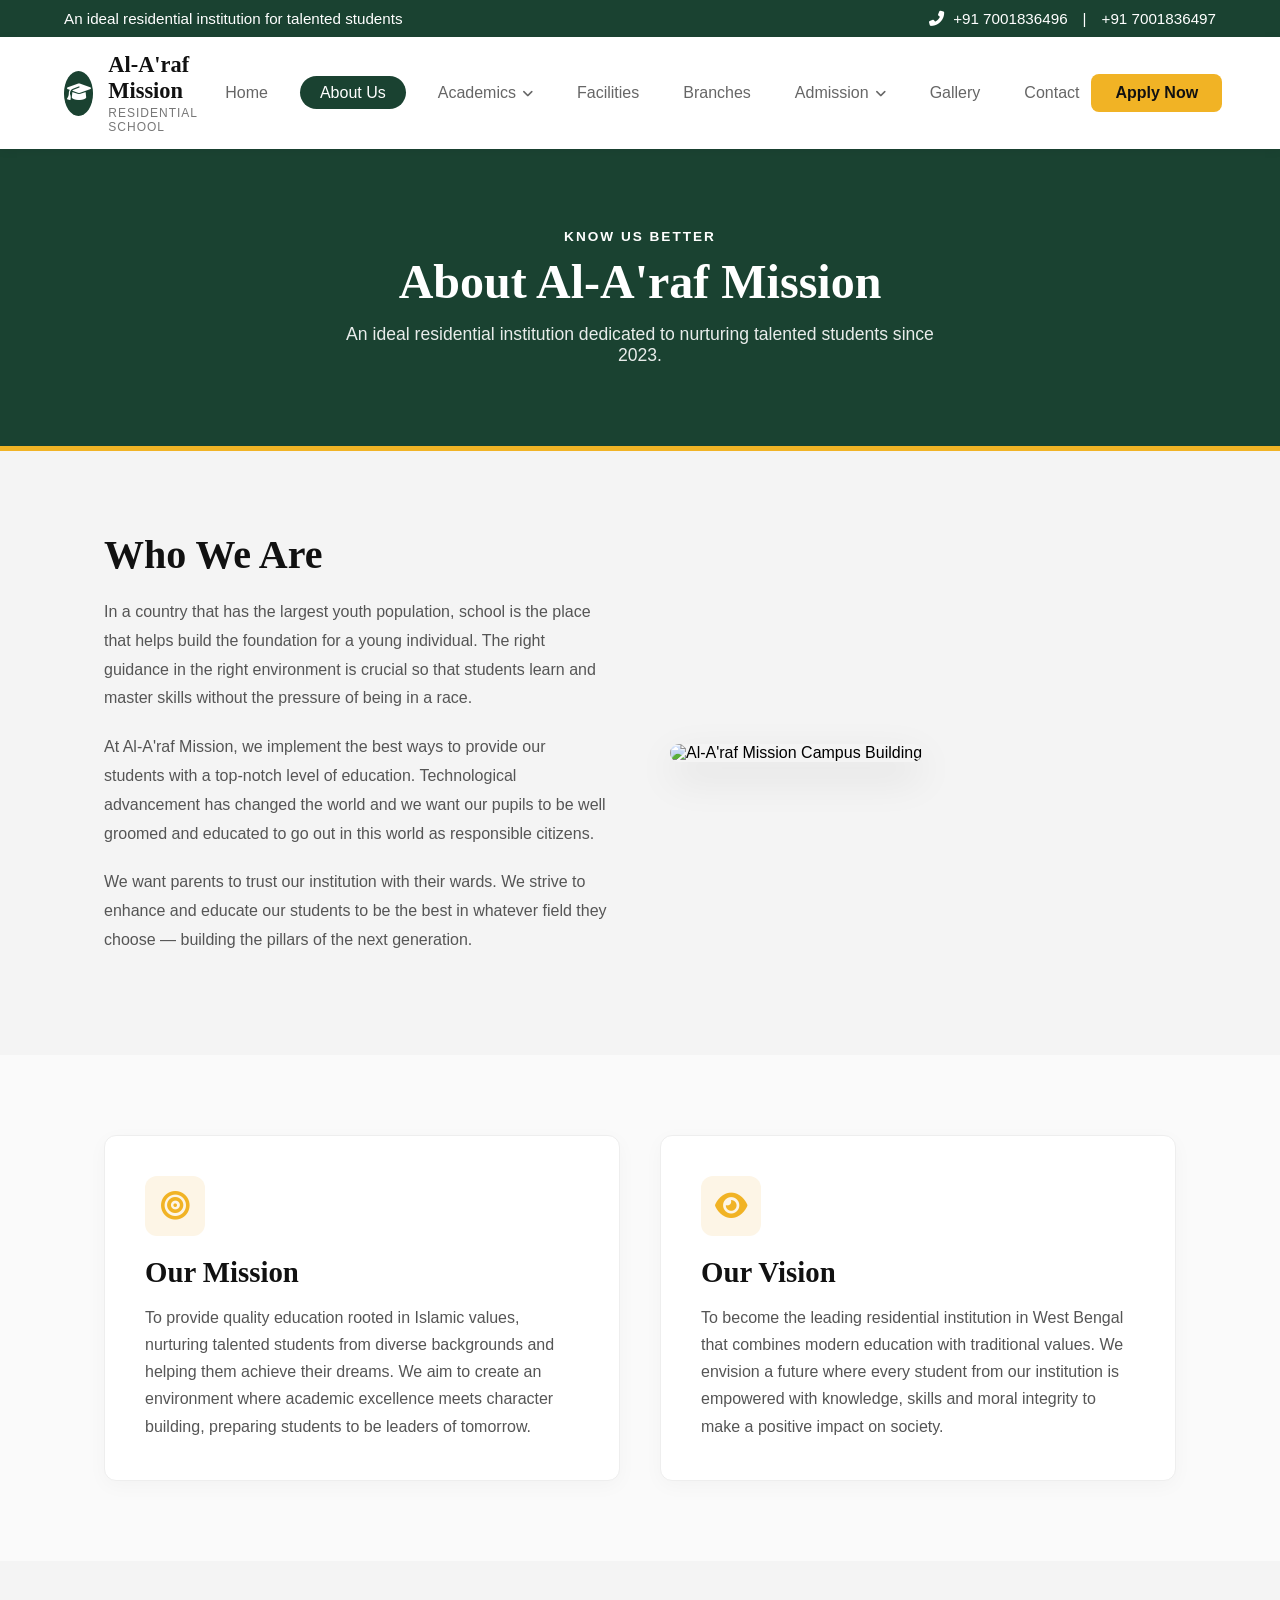
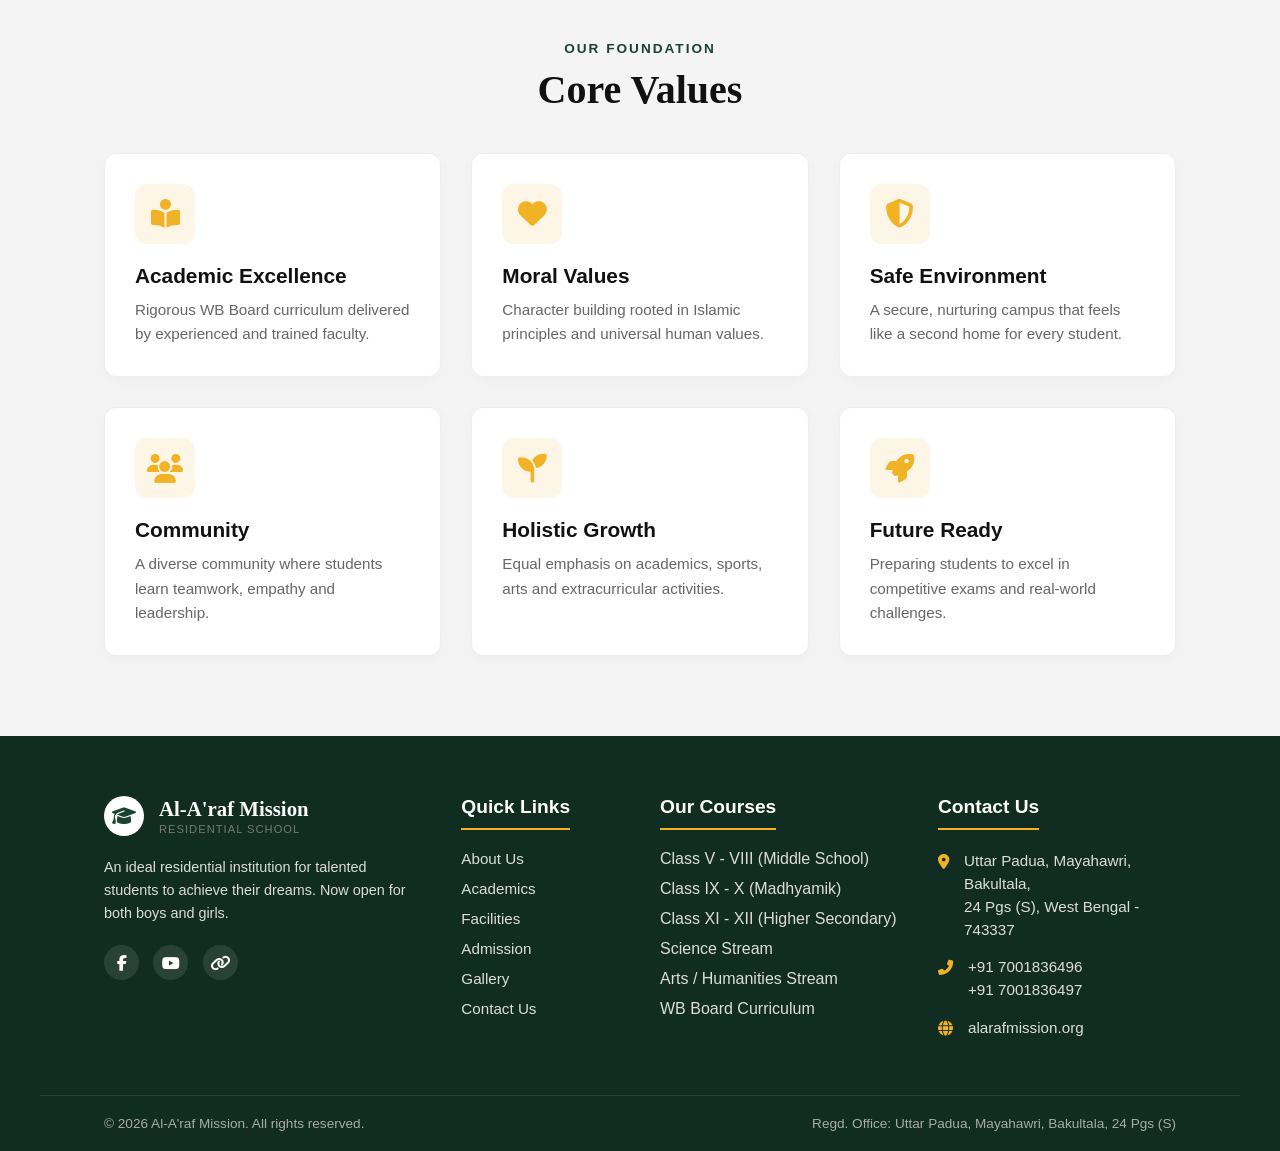
==== about_us.html @ c28f95cd "Add about_us.html for Al-A'raf Mission" ====
<!DOCTYPE html>
<html lang="en">
<head>
    <meta charset="UTF-8">
    <meta name="viewport" content="width=device-width, initial-scale=1.0">
    <title>About Us - Al-A'raf Mission</title>
    <link rel="stylesheet" href="https://cdnjs.cloudflare.com/ajax/libs/font-awesome/6.4.0/css/all.min.css">
    <link rel="stylesheet" href="index_style.css">
</head>
<body>
    <header>
        <div class="top-bar">
            <div class="top-bar-left">
                An ideal residential institution for talented students
            </div>
            <div class="top-bar-right">
                <span><i class="fas fa-phone-alt"></i> +91 7001836496</span>
                <span>|</span>
                <span>+91 7001836497</span>
            </div>
        </div>

        <nav class="main-header">
            <a href="index.html" class="logo-container">
                <div class="logo-icon">
                    <i class="fas fa-graduation-cap"></i>
                </div>
                <div class="logo-text">
                    <h1>Al-A'raf Mission</h1>
                    <p>Residential School</p>
                </div>
            </a>

            <div class="mobile-menu-icon" id="menu-icon">
                <i class="fas fa-bars"></i>
            </div>

            <ul class="nav-menu">
                <li><a href="index.html">Home</a></li>
                <li><a href="about.html" class="active">About Us</a></li>
                
                <li class="has-dropdown">
                    <a href="#">Academics</a>
                    <ul class="dropdown-menu">
                        <li><a href="#">Curriculum & Syllabus</a></li>
                        <li><a href="#">Faculty Members</a></li>
                        <li><a href="#">Academic Calendar</a></li>
                        <li><a href="#">Student Results</a></li>
                    </ul>
                </li>
                
                <li><a href="#">Facilities</a></li>
                <li><a href="#">Branches</a></li>
                
                <li class="has-dropdown">
                    <a href="#">Admission</a>
                    <ul class="dropdown-menu">
                        <li><a href="#">Admission Process</a></li>
                        <li><a href="#">Fee Structure</a></li>
                        <li><a href="#">Online Application Form</a></li>
                        <li><a href="#">FAQs</a></li>
                    </ul>
                </li>
                
                <li><a href="#">Gallery</a></li>
                <li><a href="#">Contact</a></li>
            </ul>

            <a href="#" class="cta-btn">Apply Now</a>
        </nav>
    </header>

    <section class="page-header-banner fade-up">
        <div class="container text-center">
            <span class="section-subtitle text-light">KNOW US BETTER</span>
            <h1 class="page-title text-light">About Al-A'raf Mission</h1>
            <p class="page-desc text-light">An ideal residential institution dedicated to nurturing talented students since 2023.</p>
        </div>
    </section>

    <section class="who-we-are section-padding">
        <div class="container who-we-are-grid">
            <div class="who-text fade-up delay-1">
                <h2 class="section-title">Who We Are</h2>
                <p>In a country that has the largest youth population, school is the place that helps build the foundation for a young individual. The right guidance in the right environment is crucial so that students learn and master skills without the pressure of being in a race.</p>
                <p>At Al-A'raf Mission, we implement the best ways to provide our students with a top-notch level of education. Technological advancement has changed the world and we want our pupils to be well groomed and educated to go out in this world as responsible citizens.</p>
                <p>We want parents to trust our institution with their wards. We strive to enhance and educate our students to be the best in whatever field they choose — building the pillars of the next generation.</p>
            </div>
            <div class="who-image fade-up delay-3">
                <img src="https://images.unsplash.com/photo-1541829070764-84a7d30dd3f3?ixlib=rb-4.0.3&auto=format&fit=crop&w=800&q=80" alt="Al-A'raf Mission Campus Building">
            </div>
        </div>
    </section>

    <section class="mission-vision section-padding bg-light">
        <div class="container mission-vision-grid">
            <div class="mv-card fade-up delay-1">
                <div class="icon-box">
                    <i class="fas fa-bullseye"></i>
                </div>
                <h3>Our Mission</h3>
                <p>To provide quality education rooted in Islamic values, nurturing talented students from diverse backgrounds and helping them achieve their dreams. We aim to create an environment where academic excellence meets character building, preparing students to be leaders of tomorrow.</p>
            </div>
            <div class="mv-card fade-up delay-2">
                <div class="icon-box">
                    <i class="fas fa-eye"></i>
                </div>
                <h3>Our Vision</h3>
                <p>To become the leading residential institution in West Bengal that combines modern education with traditional values. We envision a future where every student from our institution is empowered with knowledge, skills and moral integrity to make a positive impact on society.</p>
            </div>
        </div>
    </section>

    <section class="core-values section-padding">
        <div class="container text-center">
            <span class="section-subtitle">OUR FOUNDATION</span>
            <h2 class="section-title">Core Values</h2>
            
            <div class="core-values-grid mt-4">
                <div class="value-card fade-up delay-1">
                    <div class="icon-box">
                        <i class="fas fa-book-reader"></i>
                    </div>
                    <h4>Academic Excellence</h4>
                    <p>Rigorous WB Board curriculum delivered by experienced and trained faculty.</p>
                </div>
                
                <div class="value-card fade-up delay-2">
                    <div class="icon-box">
                        <i class="fas fa-heart"></i>
                    </div>
                    <h4>Moral Values</h4>
                    <p>Character building rooted in Islamic principles and universal human values.</p>
                </div>
                
                <div class="value-card fade-up delay-3">
                    <div class="icon-box">
                        <i class="fas fa-shield-alt"></i>
                    </div>
                    <h4>Safe Environment</h4>
                    <p>A secure, nurturing campus that feels like a second home for every student.</p>
                </div>
                
                <div class="value-card fade-up delay-4">
                    <div class="icon-box">
                        <i class="fas fa-users"></i>
                    </div>
                    <h4>Community</h4>
                    <p>A diverse community where students learn teamwork, empathy and leadership.</p>
                </div>
                
                <div class="value-card fade-up delay-5">
                    <div class="icon-box">
                        <i class="fas fa-seedling"></i>
                    </div>
                    <h4>Holistic Growth</h4>
                    <p>Equal emphasis on academics, sports, arts and extracurricular activities.</p>
                </div>
                
                <div class="value-card fade-up delay-6">
                    <div class="icon-box">
                        <i class="fas fa-rocket"></i>
                    </div>
                    <h4>Future Ready</h4>
                    <p>Preparing students to excel in competitive exams and real-world challenges.</p>
                </div>
            </div>
        </div>
    </section>

    <footer class="site-footer">
        <div class="container footer-grid">
            <div class="footer-col brand-col">
                <div class="footer-logo">
                    <div class="logo-icon"><i class="fas fa-graduation-cap"></i></div>
                    <div class="logo-text">
                        <h3>Al-A'raf Mission</h3>
                        <p>RESIDENTIAL SCHOOL</p>
                    </div>
                </div>
                <p class="footer-desc">An ideal residential institution for talented students to achieve their dreams. Now open for both boys and girls.</p>
                <div class="social-links">
                    <a href="#"><i class="fab fa-facebook-f"></i></a>
                    <a href="#"><i class="fab fa-youtube"></i></a>
                    <a href="#"><i class="fas fa-link"></i></a>
                </div>
            </div>

            <div class="footer-col">
                <h4>Quick Links</h4>
                <ul>
                    <li><a href="about.html">About Us</a></li>
                    <li><a href="#">Academics</a></li>
                    <li><a href="#">Facilities</a></li>
                    <li><a href="#">Admission</a></li>
                    <li><a href="#">Gallery</a></li>
                    <li><a href="#">Contact Us</a></li>
                </ul>
            </div>

            <div class="footer-col">
                <h4>Our Courses</h4>
                <ul>
                    <li>Class V - VIII (Middle School)</li>
                    <li>Class IX - X (Madhyamik)</li>
                    <li>Class XI - XII (Higher Secondary)</li>
                    <li>Science Stream</li>
                    <li>Arts / Humanities Stream</li>
                    <li>WB Board Curriculum</li>
                </ul>
            </div>

            <div class="footer-col contact-col">
                <h4>Contact Us</h4>
                <p><i class="fas fa-map-marker-alt"></i> Uttar Padua, Mayahawri, Bakultala,<br>24 Pgs (S), West Bengal - 743337</p>
                <p><i class="fas fa-phone-alt"></i> +91 7001836496<br>+91 7001836497</p>
                <p><i class="fas fa-globe"></i> alarafmission.org</p>
            </div>
        </div>
        
        <div class="footer-bottom container">
            <p>&copy; 2026 Al-A'raf Mission. All rights reserved.</p>
            <p>Regd. Office: Uttar Padua, Mayahawri, Bakultala, 24 Pgs (S)</p>
        </div>
    </footer>

    <script src="script.js"></script>
</body>
</html>
---- index_style.css ----
/* --- General Reset --- */
* {
    margin: 0;
    padding: 0;
    box-sizing: border-box;
    font-family: 'Segoe UI', Tahoma, Geneva, Verdana, sans-serif;
}

body {
    background-color: #f4f4f4;    
}
header {
    position: relative;
    z-index: 99999; /* Ensures the entire header block is on top */
}

/* --- Top Bar --- */
.top-bar {
    background-color: #1a4231;
    color: #ffffff;
    display: flex;
    justify-content: space-between;
    align-items: center;
    padding: 10px 5%;
    font-size: 0.95rem;
}

.top-bar-right {
    display: flex;
    align-items: center;
    gap: 15px;
}

.top-bar-right i {
    margin-right: 5px;
}

/* --- Main Navigation Bar --- */
.main-header {
    background-color: #ffffff;
    display: flex;
    justify-content: space-between;
    align-items: center;
    padding: 15px 5%;
    box-shadow: 0 2px 10px rgba(0,0,0,0.05);
    position: relative; 
    z-index: 9999; 
}

/* Logo Section */
.logo-container {
    display: flex;
    align-items: center;
    gap: 15px;
    text-decoration: none;
}

.logo-icon {
    background-color: #1a4231;
    color: white;
    width: 45px;
    height: 45px;
    border-radius: 50%;
    display: flex;
    justify-content: center;
    align-items: center;
    font-size: 1.2rem;
}

.logo-text h1 {
    color: #111;
    font-size: 1.4rem;
    font-family: Georgia, 'Times New Roman', Times, serif;
    margin-bottom: 2px;
}

.logo-text p {
    color: #777;
    font-size: 0.75rem;
    letter-spacing: 1px;
    text-transform: uppercase;
}

/* Navigation Menu (Desktop) */
.nav-menu {
    display: flex;
    list-style: none;
    align-items: center;
    gap: 20px;
}

.nav-menu li {
    position: relative; 
}

.nav-menu a {
    text-decoration: none;
    color: #666;
    font-size: 1rem;
    padding: 8px 12px;
    transition: all 0.3s ease;
    white-space: nowrap; 
}

.nav-menu a:hover {
    color: #1a4231;
}

.nav-menu a.active {
    background-color: #1a4231;
    color: #ffffff;
    border-radius: 20px;
    padding: 8px 20px;
}

/* Dropdown Submenus (Desktop) */
.dropdown-menu {
    position: absolute;
    top: 100%;
    left: 0;
    background-color: #ffffff;
    min-width: 200px;
    box-shadow: 0 4px 15px rgba(0,0,0,0.1);
    border-radius: 5px;
    list-style: none;
    padding: 10px 0;
    opacity: 0;
    visibility: hidden;
    transform: translateY(10px);
    transition: all 0.3s ease;
    z-index: 100;
}

.nav-menu li:hover .dropdown-menu {
    opacity: 1;
    visibility: visible;
    transform: translateY(0);
}

.dropdown-menu li {
    width: 100%;
}

.dropdown-menu a {
    display: block;
    padding: 10px 20px;
    color: #444;
    font-size: 0.95rem;
}

.dropdown-menu a:hover {
    background-color: #f4f4f4;
    color: #1a4231;
}

.has-dropdown > a::after {
    content: '\f107';
    font-family: 'Font Awesome 6 Free';
    font-weight: 900;
    margin-left: 6px;
    font-size: 0.8rem;
}

.cta-btn {
    background-color: #f1b325;
    color: #111;
    text-decoration: none;
    font-weight: bold;
    padding: 10px 24px;
    border-radius: 8px;
    transition: background-color 0.3s ease;
    white-space: nowrap;
}

.cta-btn:hover {
    background-color: #e0a31d;
}

/* --- Mobile Menu Icon --- */
.mobile-menu-icon {
    display: none;
    font-size: 1.5rem;
    color: #1a4231;
    cursor: pointer;
}

/* =========================================
    RESPONSIVE MEDIA QUERIES
   ========================================= */
@media screen and (max-width: 1080px) {
    .top-bar {
        flex-direction: column;
        text-align: center;
        gap: 8px;
        padding: 10px;
    }

    .mobile-menu-icon {
        display: block; 
    }

    .cta-btn {
        display: none; 
    }

    .main-header {
        position: relative;
    }

    .nav-menu {
        display: none !important; 
        flex-direction: column;
        position: absolute;
        top: 100%;
        left: 0;
        width: 100%;
        background-color: #ffffff;
        box-shadow: 0 8px 15px rgba(0,0,0,0.1); /* Slightly larger shadow for depth */
        padding: 0;
        z-index: 99999; /* BOOSTED Z-INDEX */
    }

    .nav-menu.show-menu {
        display: flex !important; 
    }

    .nav-menu li {
        width: 100%;
        text-align: left;
    }

    .nav-menu a {
        display: block;
        padding: 15px 20px;
        border-bottom: 1px solid #eee;
    }

    .nav-menu a.active {
        border-radius: 0; 
    }

    .dropdown-menu {
        position: static;
        box-shadow: none;
        opacity: 1;
        visibility: visible;
        display: none; 
        transform: none;
        padding-left: 20px;
        background-color: #f9f9f9;
    }

    .nav-menu li:hover .dropdown-menu {
        display: block;
    }
}

/* ==========================================
    UTILITIES & BASE STYLES
   ========================================== */
.container {
    max-width: 1200px;
    margin: 0 auto;
    padding: 0 5%;
}
.section-padding { padding: 80px 0; }
.text-center { text-align: center; }
.text-light { color: #fff !important; }

.section-subtitle {
    display: block;
    color: #1a4231;
    font-weight: 700;
    letter-spacing: 2px;
    font-size: 0.85rem;
    text-transform: uppercase;
    margin-bottom: 10px;
}
.section-title {
    font-size: 2.5rem;
    color: #111;
    font-family: Georgia, serif;
    margin-bottom: 20px;
}
.section-desc {
    color: #666;
    max-width: 700px;
    margin: 0 auto 40px auto;
    line-height: 1.6;
}

/* Buttons */
.btn {
    display: inline-flex;
    align-items: center;
    gap: 8px;
    padding: 12px 28px;
    border-radius: 8px;
    font-weight: 600;
    text-decoration: none;
    transition: all 0.3s ease;
    cursor: pointer;
    border: 2px solid transparent;
}
.btn-primary {
    background-color: #f1b325;
    color: #111;
}
.btn-primary:hover { background-color: #e0a31d; }

.btn-outline {
    border-color: #fff;
    color: #fff;
}
.btn-outline:hover { background-color: #fff; color: #111; }

.btn-outline-dark {
    border-color: #1a4231;
    color: #1a4231;
}
.btn-outline-dark:hover { background-color: #1a4231; color: #fff; }

/* ==========================================
    HERO SECTION
   ========================================== */
.hero {
    position: relative;
    background-image: url('https://homebase-hostel-hub.lovable.app/assets/hero-school-Dv2j_kcw.jpg');
    background-size: cover;
    background-position: center;
    min-height: 80vh;
    display: flex;
    align-items: center;
}
.hero-overlay {
    position: absolute;
    top: 0; left: 0; width: 100%; height: 100%;
    background: linear-gradient(to right, rgba(26, 66, 49, 0.9) 0%, rgba(26, 66, 49, 0.6) 100%);
}
.hero-content {
    position: relative;
    z-index: 2;
    color: #fff;
    max-width: 800px;
}
.hero .badge {
    display: inline-block;
    background: rgba(241, 179, 37, 0.2);
    color: #f1b325;
    padding: 8px 16px;
    border-radius: 20px;
    font-size: 0.9rem;
    margin-bottom: 20px;
    border: 1px solid #f1b325;
}
.hero h1 {
    font-family: Georgia, serif;
    font-size: 4rem;
    line-height: 1.1;
    margin-bottom: 20px;
}
.hero p {
    font-size: 1.1rem;
    line-height: 1.6;
    margin-bottom: 30px;
    opacity: 0.9;
    max-width: 600px;
}
.hero-buttons { display: flex; gap: 15px; flex-wrap: wrap; }

/* ==========================================
    NOTICE BAR
   ========================================== */
.notice-bar {
    background-color: #f1b325;
    color: #111;
    /* 20px top, 0 sides, 20px bottom to make room for the overlapping cards */
    padding: 20px 0 20px 0; 
    text-align: center;
    font-weight: 500;
    font-size: 0.95rem;
}
.notice-bar a {
    color: #111;
    font-weight: bold;
    margin-left: 10px;
}

/* ==========================================
    STATS SECTION
   ========================================== */
/* ==========================================
    STATS SECTION
   ========================================== */
.stats-section {
    margin-top: 50px; /* FIX: Changed from -40px to 50px to push it below the notice bar */
    position: relative;
    z-index: 5;
    margin-bottom: 60px;
}
.stats-grid {
    display: grid;
    grid-template-columns: repeat(auto-fit, minmax(220px, 1fr));
    gap: 20px;
}
.stat-card {
    background: #fff;
    padding: 30px 20px;
    text-align: center;
    border-radius: 10px;
    box-shadow: 0 10px 30px rgba(0,0,0,0.08);
    border-top: 4px solid #f1b325;
    transition: transform 0.3s;
}
.stat-card:hover { transform: translateY(-5px); }
.stat-card i {
    font-size: 2.5rem;
    color: #1a4231;
    margin-bottom: 15px;
}
.stat-card h3 { font-size: 2rem; color: #111; margin-bottom: 5px; }
.stat-card p { color: #666; font-size: 0.9rem; }

/* ==========================================
    ABOUT SECTION
   ========================================== */
.about-grid {
    display: grid;
    grid-template-columns: 1fr 1fr;
    gap: 50px;
    align-items: center;
}
.about-text p {
    color: #555;
    line-height: 1.8;
    margin-bottom: 20px;
}
.about-image { position: relative; }
.about-image img {
    width: 100%;
    border-radius: 10px;
    box-shadow: 0 15px 40px rgba(0,0,0,0.1);
}
.year-badge {
    position: absolute;
    bottom: -20px;
    left: -20px;
    background: #1a4231;
    color: #fff;
    padding: 20px 30px;
    border-radius: 10px;
    text-align: center;
    border-bottom: 4px solid #f1b325;
}
.year-badge span { display: block; font-size: 0.9rem; opacity: 0.8;}
.year-badge strong { font-size: 2rem; font-family: Georgia, serif;}

/* ==========================================
    FACILITIES SECTION
   ========================================== */
.facilities-section {
    background-color: #1a4231;
    color: #fff;
}
.facilities-section .section-subtitle { color: #f1b325; }
.facilities-grid {
    display: grid;
    grid-template-columns: repeat(auto-fit, minmax(250px, 1fr));
    gap: 30px;
    margin-top: 40px;
}
.facility-card {
    background: rgba(255, 255, 255, 0.05);
    padding: 30px 20px;
    border-radius: 10px;
    text-align: left;
    transition: background 0.3s;
    border: 1px solid rgba(255,255,255,0.1);
}
.facility-card:hover { background: rgba(255, 255, 255, 0.1); }
.facility-card i {
    font-size: 2rem;
    color: #f1b325;
    margin-bottom: 20px;
}
.facility-card h4 { font-size: 1.2rem; margin-bottom: 10px; }
.facility-card p { color: #d1d1d1; font-size: 0.9rem; line-height: 1.6; }

/* ==========================================
    WHY CHOOSE US SECTION
   ========================================== */
.why-grid {
    display: grid;
    grid-template-columns: 1fr 1fr;
    gap: 50px;
    align-items: center;
}
.features-list {
    list-style: none;
    display: grid;
    grid-template-columns: 1fr 1fr;
    gap: 15px;
    margin-top: 30px;
}
.features-list li {
    display: flex;
    align-items: flex-start;
    gap: 10px;
    color: #444;
    font-size: 0.95rem;
    line-height: 1.4;
}
.features-list i { color: #1a4231; margin-top: 3px;}

.why-stats-grid {
    display: grid;
    grid-template-columns: 1fr 1fr;
    gap: 20px;
}
.w-stat {
    padding: 40px 20px;
    text-align: center;
    border-radius: 10px;
    color: #fff;
}
.w-stat i { font-size: 2.5rem; margin-bottom: 15px; }
.w-stat h3 { font-size: 2.2rem; margin-bottom: 5px; }
.bg-green { background-color: #1a4231; }
.bg-green i { color: #f1b325; }
.bg-yellow { background-color: #f1b325; color: #111; }
.bg-yellow i { color: #1a4231; }

/* ==========================================
    CTA SECTION
   ========================================== */
.cta-section { background-color: #f4f7f6; }
.cta-section h2 { font-family: Georgia, serif; font-size: 2.5rem; margin-bottom: 15px;}
.cta-section p { color: #555; max-width: 600px; margin: 0 auto 30px auto; line-height: 1.6;}
.cta-buttons { display: flex; justify-content: center; gap: 15px; }

/* ==========================================
    FOOTER
   ========================================== */
.site-footer {
    background-color: #112d21;
    color: #ddd;
    padding-top: 60px;
}
.footer-grid {
    display: grid;
    grid-template-columns: 2fr 1fr 1.5fr 1.5fr;
    gap: 40px;
    margin-bottom: 40px;
}
.footer-logo { display: flex; align-items: center; gap: 15px; margin-bottom: 20px; color: #fff;}
.footer-logo .logo-icon {
    background: #fff; color: #1a4231;
    width: 40px; height: 40px; border-radius: 50%;
    display: flex; justify-content: center; align-items: center; font-size: 1.2rem;
}
.footer-logo h3 { font-family: Georgia, serif; font-size: 1.3rem; margin-bottom: 2px;}
.footer-logo p { font-size: 0.7rem; letter-spacing: 1px; }
.footer-desc { font-size: 0.9rem; line-height: 1.6; margin-bottom: 20px; }

.social-links a {
    display: inline-flex; justify-content: center; align-items: center;
    width: 35px; height: 35px; border-radius: 50%;
    background: rgba(255,255,255,0.1); color: #fff; text-decoration: none;
    margin-right: 10px; transition: background 0.3s;
}
.social-links a:hover { background: #f1b325; color: #111; }

.footer-col h4 { color: #fff; font-size: 1.2rem; margin-bottom: 20px; border-bottom: 2px solid #f1b325; padding-bottom: 10px; display: inline-block;}
.footer-col ul { list-style: none; padding: 0; }
.footer-col ul li { margin-bottom: 12px; }
.footer-col ul a { color: #ddd; text-decoration: none; transition: color 0.3s; font-size: 0.95rem;}
.footer-col ul a:hover { color: #f1b325; }

.contact-col p { display: flex; gap: 15px; margin-bottom: 15px; font-size: 0.95rem; line-height: 1.5;}
.contact-col i { color: #f1b325; margin-top: 4px; }

.footer-bottom {
    border-top: 1px solid rgba(255,255,255,0.1);
    padding: 20px 5%;
    display: flex;
    justify-content: space-between;
    font-size: 0.85rem;
    color: #aaa;
}

@media screen and (max-width: 992px) {
    .hero h1 { font-size: 3rem; }
    .about-grid, .why-grid { grid-template-columns: 1fr; gap: 40px; }
    .footer-grid { grid-template-columns: 1fr 1fr; }
}

@media screen and (max-width: 768px) {
    .hero { text-align: center; }
    .hero h1 { font-size: 2.5rem; }
    .hero p { margin-left: auto; margin-right: auto; }
    .hero-buttons { justify-content: center; }
    .features-list { grid-template-columns: 1fr; }
    .stats-section { margin-top: 20px; }
    .footer-grid { grid-template-columns: 1fr; }
    .footer-bottom { flex-direction: column; text-align: center; gap: 10px; }
}
@media screen and (max-width: 768px) {
    /* ... your other mobile rules ... */

    /* Reset the notice bar so it's normal size on phones */
    .notice-bar {
        padding: 15px 10px; 
    }
    
    /* Push the stats section down so it doesn't overlap on phones */
    .stats-section {
        margin-top: 30px; 
    }
}

/* ==========================================
    SCROLL ANIMATIONS
   ========================================== */
.fade-up {
    opacity: 0;
    transform: translateY(40px);
    transition: opacity 0.8s ease-out, transform 0.8s ease-out;
}

.fade-up.visible {
    opacity: 1;
    transform: translateY(0);
}

.delay-1 { transition-delay: 0.1s; }
.delay-2 { transition-delay: 0.2s; }
.delay-3 { transition-delay: 0.3s; }
.delay-4 { transition-delay: 0.4s; }
.delay-5 { transition-delay: 0.5s; }
.delay-6 { transition-delay: 0.6s; }
.delay-7 { transition-delay: 0.7s; }
.delay-8 { transition-delay: 0.8s; }


/* ==========================================
   ABOUT US PAGE STYLES
   ========================================== */

/* Page Header Banner */
.page-header-banner {
    background-color: #1a4231;
    padding: 80px 20px;
    border-bottom: 5px solid #f1b325;
}
.page-title {
    font-size: 3rem;
    font-family: Georgia, serif;
    margin-bottom: 15px;
}
.page-desc {
    font-size: 1.1rem;
    max-width: 600px;
    margin: 0 auto;
    opacity: 0.9;
}

/* Background Utility */
.bg-light {
    background-color: #fafafa;
}
.mt-4 {
    margin-top: 40px;
}

/* Who We Are Section */
.who-we-are-grid {
    display: grid;
    grid-template-columns: 1fr 1fr;
    gap: 60px;
    align-items: center;
}
.who-text p {
    color: #555;
    line-height: 1.8;
    margin-bottom: 20px;
    font-size: 1rem;
}
.who-image img {
    width: 100%;
    border-radius: 12px;
    box-shadow: 0 15px 40px rgba(0,0,0,0.1);
}

/* Reusable Icon Box */
.icon-box {
    background-color: #fdf5e6; /* Very light yellow */
    color: #f1b325; /* Dark yellow/gold */
    width: 60px;
    height: 60px;
    border-radius: 12px;
    display: flex;
    justify-content: center;
    align-items: center;
    font-size: 1.8rem;
    margin-bottom: 20px;
}

/* Mission & Vision Section */
.mission-vision-grid {
    display: grid;
    grid-template-columns: 1fr 1fr;
    gap: 40px;
}
.mv-card {
    background: #ffffff;
    padding: 40px;
    border-radius: 12px;
    border: 1px solid #eee;
    box-shadow: 0 5px 20px rgba(0,0,0,0.03);
    transition: transform 0.3s ease, box-shadow 0.3s ease;
}
.mv-card:hover {
    transform: translateY(-5px);
    box-shadow: 0 10px 30px rgba(0,0,0,0.08);
}
.mv-card h3 {
    font-family: Georgia, serif;
    font-size: 1.8rem;
    color: #111;
    margin-bottom: 15px;
}
.mv-card p {
    color: #555;
    line-height: 1.7;
}

/* Core Values Section */
.core-values-grid {
    display: grid;
    grid-template-columns: repeat(3, 1fr);
    gap: 30px;
    text-align: left;
}
.value-card {
    background: #ffffff;
    padding: 30px;
    border-radius: 12px;
    border: 1px solid #eee;
    box-shadow: 0 4px 15px rgba(0,0,0,0.03);
    transition: all 0.3s ease;
}
.value-card:hover {
    transform: translateY(-5px);
    box-shadow: 0 10px 25px rgba(0,0,0,0.08);
    border-color: #f1b325;
}
.value-card h4 {
    font-size: 1.3rem;
    color: #111;
    margin-bottom: 10px;
}
.value-card p {
    color: #666;
    line-height: 1.6;
    font-size: 0.95rem;
}

/* Responsive adjustments for new grids */
@media screen and (max-width: 992px) {
    .who-we-are-grid, 
    .mission-vision-grid {
        grid-template-columns: 1fr;
        gap: 40px;
    }
    .core-values-grid {
        grid-template-columns: 1fr 1fr;
    }
}

@media screen and (max-width: 768px) {
    .core-values-grid {
        grid-template-columns: 1fr;
    }
    .page-title {
        font-size: 2.2rem;
    }
}
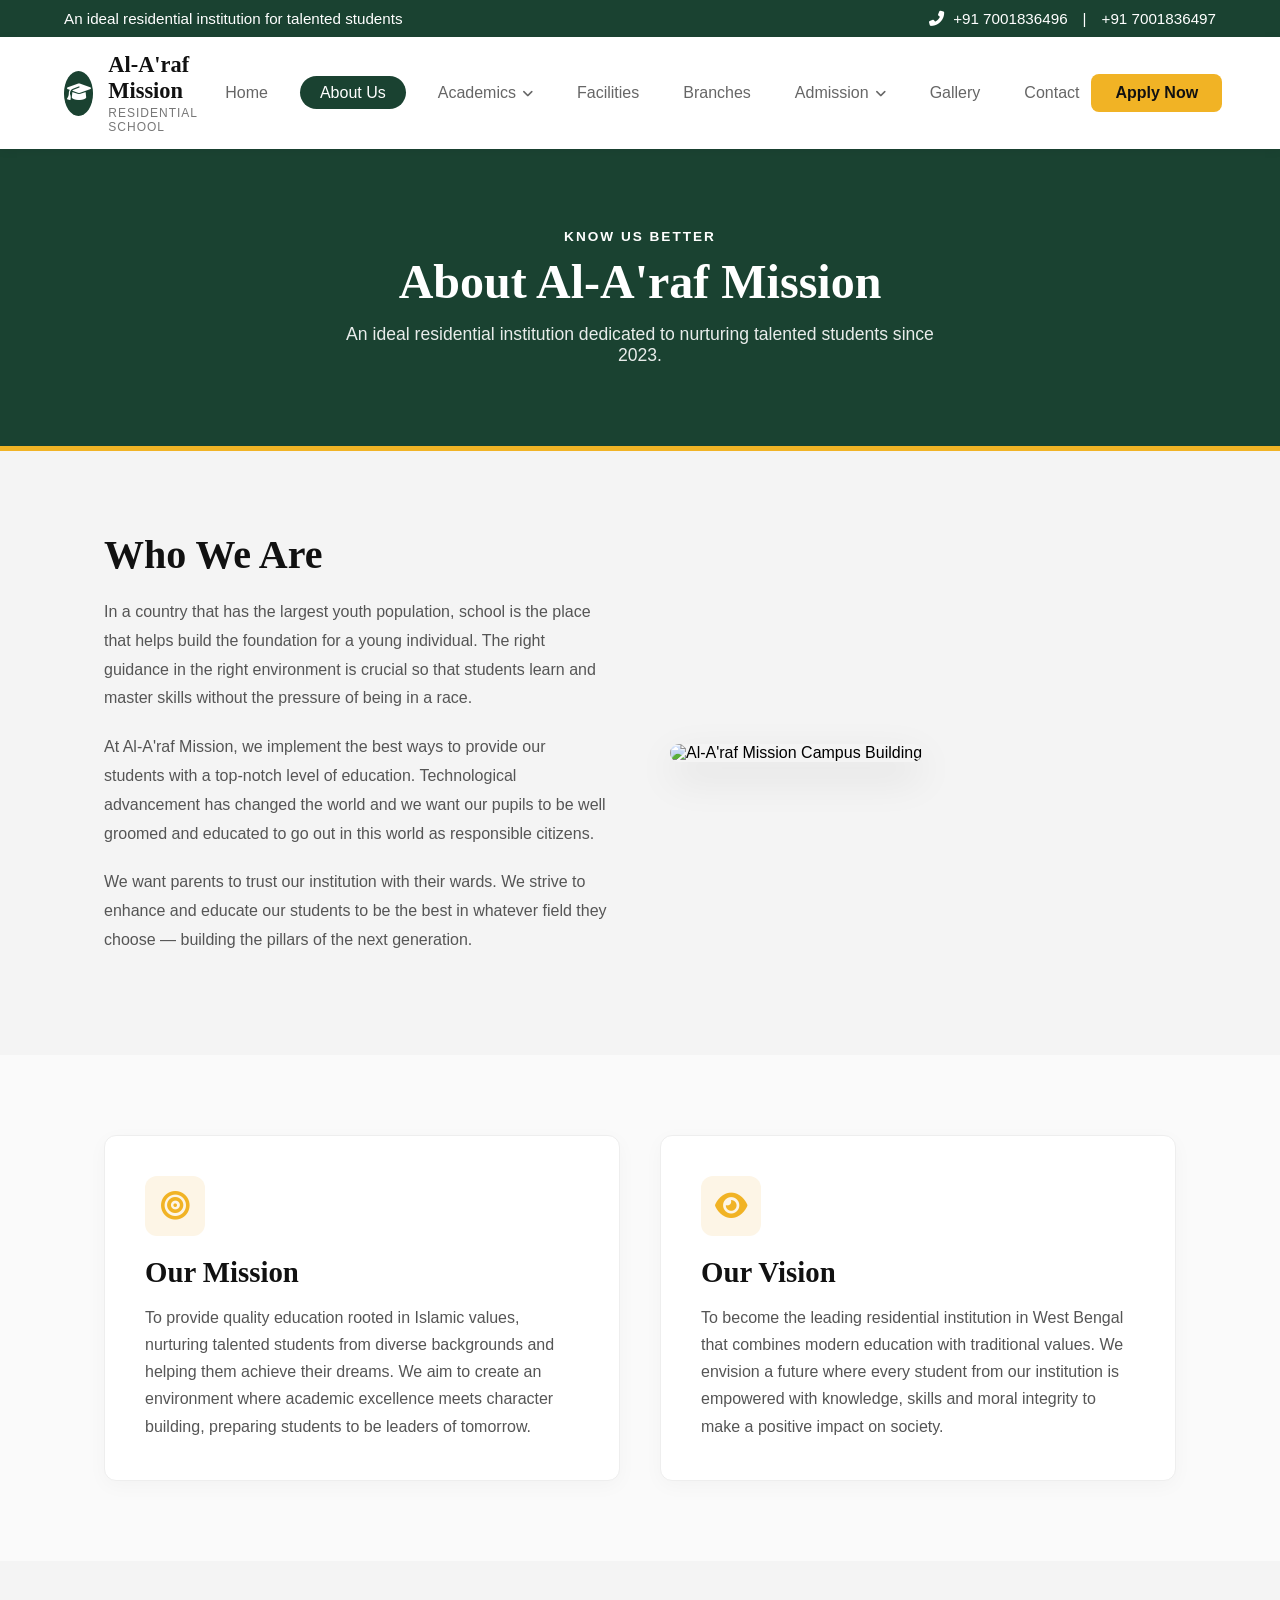
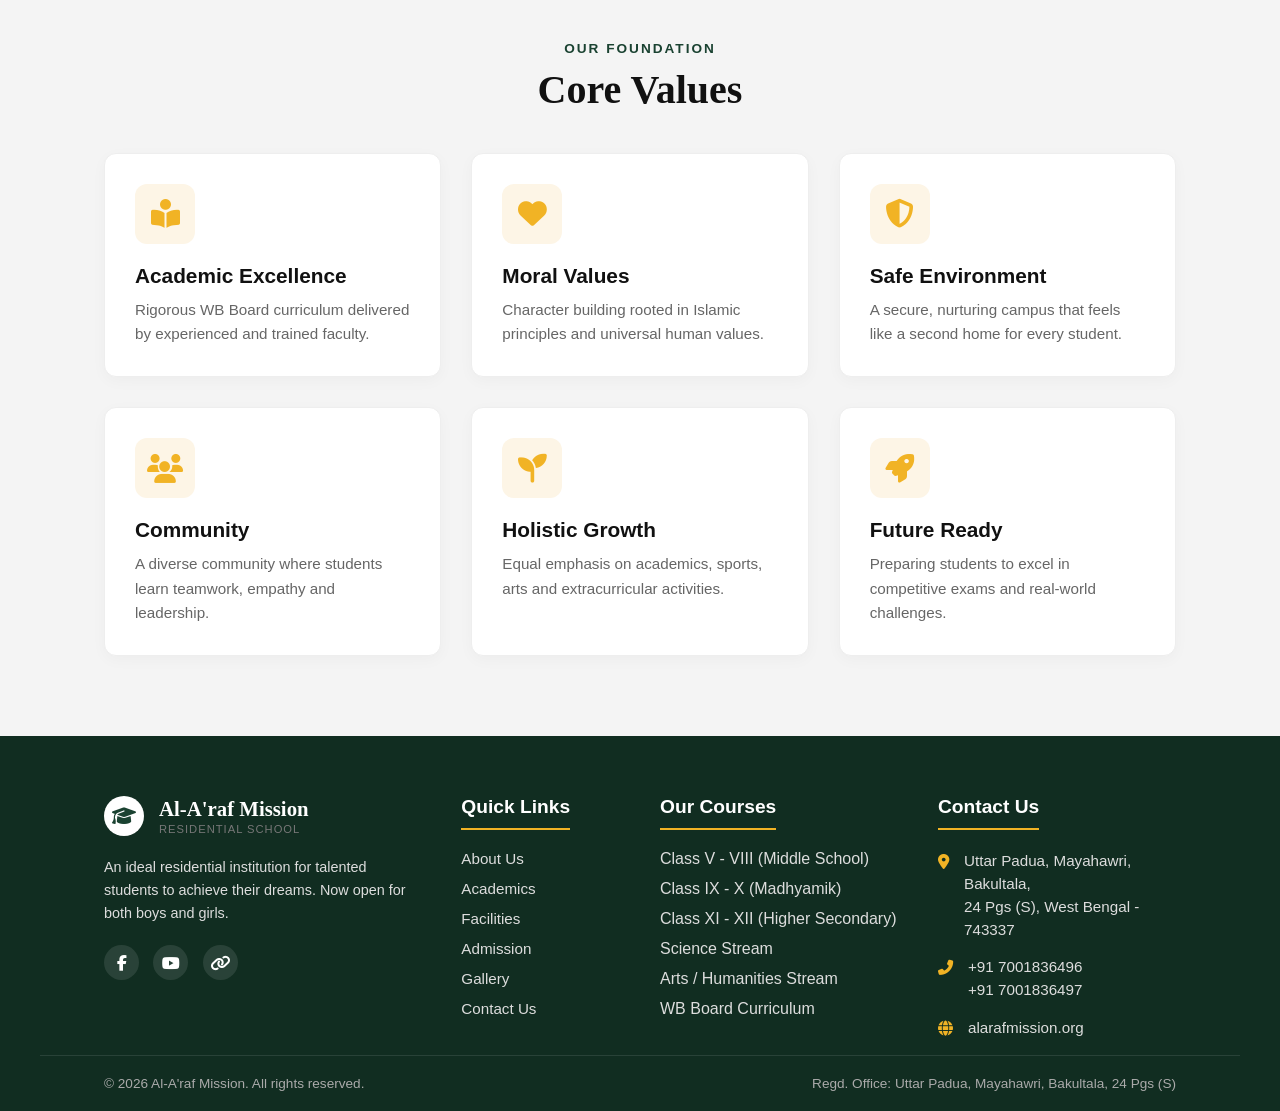
==== commit 80fae236: "Update Faculty Members link to point to faculty.html" ====
--- a/about_us.html
+++ b/about_us.html
@@ -42,8 +42,8 @@
                 <li class="has-dropdown">
                     <a href="#">Academics</a>
                     <ul class="dropdown-menu">
-                        <li><a href="#">Curriculum & Syllabus</a></li>
-                        <li><a href="#">Faculty Members</a></li>
+                        <li><a href="Curriculum.html">Curriculum & Syllabus</a></li>
+                        <li><a href="faculty.html">Faculty Members</a></li>
                         <li><a href="#">Academic Calendar</a></li>
                         <li><a href="#">Student Results</a></li>
                     </ul>
--- a/index_style.css
+++ b/index_style.css
@@ -785,3 +785,293 @@
         font-size: 2.2rem;
     }
 }
+
+/* ==========================================
+   ACADEMICS PAGE STYLES
+   ========================================== */
+
+.mb-5 { margin-bottom: 40px; }
+
+/* Curriculum Overview Grid */
+.curriculum-overview-grid {
+    display: grid;
+    grid-template-columns: 1fr 1fr;
+    gap: 40px;
+    margin-top: 30px;
+}
+
+.curriculum-box {
+    background: #fff;
+    padding: 40px;
+    border-radius: 12px;
+    box-shadow: 0 5px 20px rgba(0,0,0,0.04);
+    border-top: 4px solid #f1b325;
+}
+
+.curriculum-box h3 {
+    font-family: Georgia, serif;
+    font-size: 1.6rem;
+    color: #111;
+    margin-bottom: 20px;
+}
+
+.curriculum-list {
+    list-style: none;
+    padding: 0;
+}
+
+.curriculum-list li {
+    display: flex;
+    align-items: center;
+    gap: 12px;
+    padding: 12px 0;
+    border-bottom: 1px solid #eee;
+    color: #555;
+    font-size: 1.05rem;
+}
+
+.curriculum-list li:last-child {
+    border-bottom: none;
+}
+
+.curriculum-list i {
+    color: #f1b325;
+    font-size: 1.2rem;
+}
+
+/* Streams & Programs Grid (Syllabus) */
+.streams-grid {
+    display: grid;
+    grid-template-columns: 1fr 1fr;
+    gap: 30px;
+}
+
+.stream-card {
+    background: #fff;
+    padding: 35px;
+    border-radius: 12px;
+    border: 1px solid #eaeaea;
+    box-shadow: 0 4px 15px rgba(0,0,0,0.03);
+    transition: transform 0.3s ease, box-shadow 0.3s ease;
+}
+
+.stream-card:hover {
+    transform: translateY(-5px);
+    box-shadow: 0 10px 25px rgba(0,0,0,0.08);
+}
+
+.stream-header {
+    display: flex;
+    justify-content: space-between;
+    margin-bottom: 15px;
+}
+
+.board-badge {
+    background-color: #e8f5e9;
+    color: #1a4231;
+    padding: 4px 12px;
+    border-radius: 20px;
+    font-size: 0.8rem;
+    font-weight: 600;
+}
+
+.class-badge {
+    color: #666;
+    font-size: 0.9rem;
+    font-weight: 500;
+}
+
+.stream-card h3 {
+    font-family: Georgia, serif;
+    font-size: 1.5rem;
+    color: #111;
+    margin-bottom: 20px;
+    padding-bottom: 15px;
+    border-bottom: 1px solid #eee;
+}
+
+/* Subject Tags Layout */
+.subject-tags {
+    display: flex;
+    flex-wrap: wrap;
+    gap: 10px;
+}
+
+.tag {
+    background-color: #fdf5e6;
+    color: #b8860b;
+    border: 1px solid #f1b325;
+    padding: 6px 14px;
+    border-radius: 20px;
+    font-size: 0.85rem;
+    font-weight: 500;
+}
+
+/* Achievements Grid */
+.achievements-grid {
+    display: grid;
+    grid-template-columns: repeat(4, 1fr);
+    gap: 20px;
+    margin-top: 40px;
+}
+
+.achievement-card {
+    background: rgba(255, 255, 255, 0.05);
+    padding: 30px 20px;
+    border-radius: 10px;
+    border: 1px solid rgba(255,255,255,0.1);
+    transition: background 0.3s;
+}
+
+.achievement-card:hover {
+    background: rgba(255, 255, 255, 0.1);
+}
+
+.achievement-card i {
+    font-size: 2.5rem;
+    color: #f1b325;
+    margin-bottom: 15px;
+}
+
+.achievement-card h3 {
+    font-size: 2.2rem;
+    margin-bottom: 5px;
+}
+
+.achievement-card p {
+    color: #d1d1d1;
+    font-size: 0.95rem;
+}
+
+/* Responsive Rules for Academics Page */
+@media screen and (max-width: 992px) {
+    .curriculum-overview-grid,
+    .streams-grid {
+        grid-template-columns: 1fr;
+    }
+    .achievements-grid {
+        grid-template-columns: 1fr 1fr;
+    }
+}
+
+@media screen and (max-width: 768px) {
+    .achievements-grid {
+        grid-template-columns: 1fr;
+    }
+}
+
+
+/* --- Page-Specific Styles for Faculty Page --- *//* --- Page-Specific Styles for Faculty Page --- */
+/* --- Page-Specific Styles for Faculty Page --- *//* --- Page-Specific Styles for Faculty Page --- */
+
+        /* Common Page Banner */
+        .page-banner {
+            background-color: #1a4a3a; /* Theme dark green */
+            color: #ffffff;
+            padding: 80px 0;
+            text-align: center;
+        }
+        .page-banner h1 {
+            font-size: 2.8rem;
+            margin-bottom: 15px;
+            color: #f0c419; /* Theme yellow/gold */
+        }
+        .page-banner p {
+            font-size: 1.1rem;
+            opacity: 0.9;
+        }
+
+        /* Faculty Section */
+        .faculty-section {
+            padding: 60px 20px;
+            background-color: #f4f7f6;
+        }
+        .container {
+            max-width: 1200px;
+            margin: 0 auto;
+        }
+        .section-header {
+            text-align: center;
+            margin-bottom: 50px;
+        }
+        .section-header h2 {
+            font-size: 2.2rem;
+            color: #1a4a3a;
+            margin-bottom: 10px;
+            position: relative;
+            display: inline-block;
+        }
+        .section-header h2::after {
+            content: '';
+            display: block;
+            width: 60px;
+            height: 3px;
+            background-color: #f0c419;
+            margin: 10px auto 0;
+        }
+        .section-header p {
+            color: #666;
+            max-width: 700px;
+            margin: 0 auto;
+        }
+
+        /* Faculty Grid & Cards */
+        .faculty-grid {
+            display: grid;
+            grid-template-columns: repeat(auto-fit, minmax(300px, 1fr));
+            gap: 30px;
+        }
+        .teacher-card {
+            background-color: #fff;
+            border-radius: 10px;
+            overflow: hidden;
+            box-shadow: 0 5px 15px rgba(0,0,0,0.08);
+            transition: transform 0.3s ease, box-shadow 0.3s ease;
+        }
+        .teacher-card:hover {
+            transform: translateY(-10px);
+            box-shadow: 0 15px 30px rgba(0,0,0,0.12);
+        }
+        .teacher-image {
+            height: 350px;
+            overflow: hidden;
+        }
+        .teacher-image img {
+            width: 100%;
+            height: 100%;
+            object-fit: cover;
+            object-position: top center;
+            transition: transform 0.5s ease;
+        }
+        .teacher-card:hover .teacher-image img {
+            transform: scale(1.05);
+        }
+        .teacher-info {
+            padding: 25px;
+            text-align: center;
+        }
+        .teacher-info h3 {
+            font-size: 1.4rem;
+            color: #1a4a3a;
+            margin-bottom: 5px;
+        }
+        .designation {
+            display: block;
+            font-weight: 600;
+            color: #f0c419;
+            margin-bottom: 15px;
+        }
+        .qualification {
+            font-size: 0.9rem;
+            color: #555;
+            font-style: italic;
+            margin-bottom: 15px;
+            padding-bottom: 15px;
+            border-bottom: 1px solid #eee;
+        }
+        .bio {
+            font-size: 0.95rem;
+            color: #666;
+            line-height: 1.6;
+        }
+    
